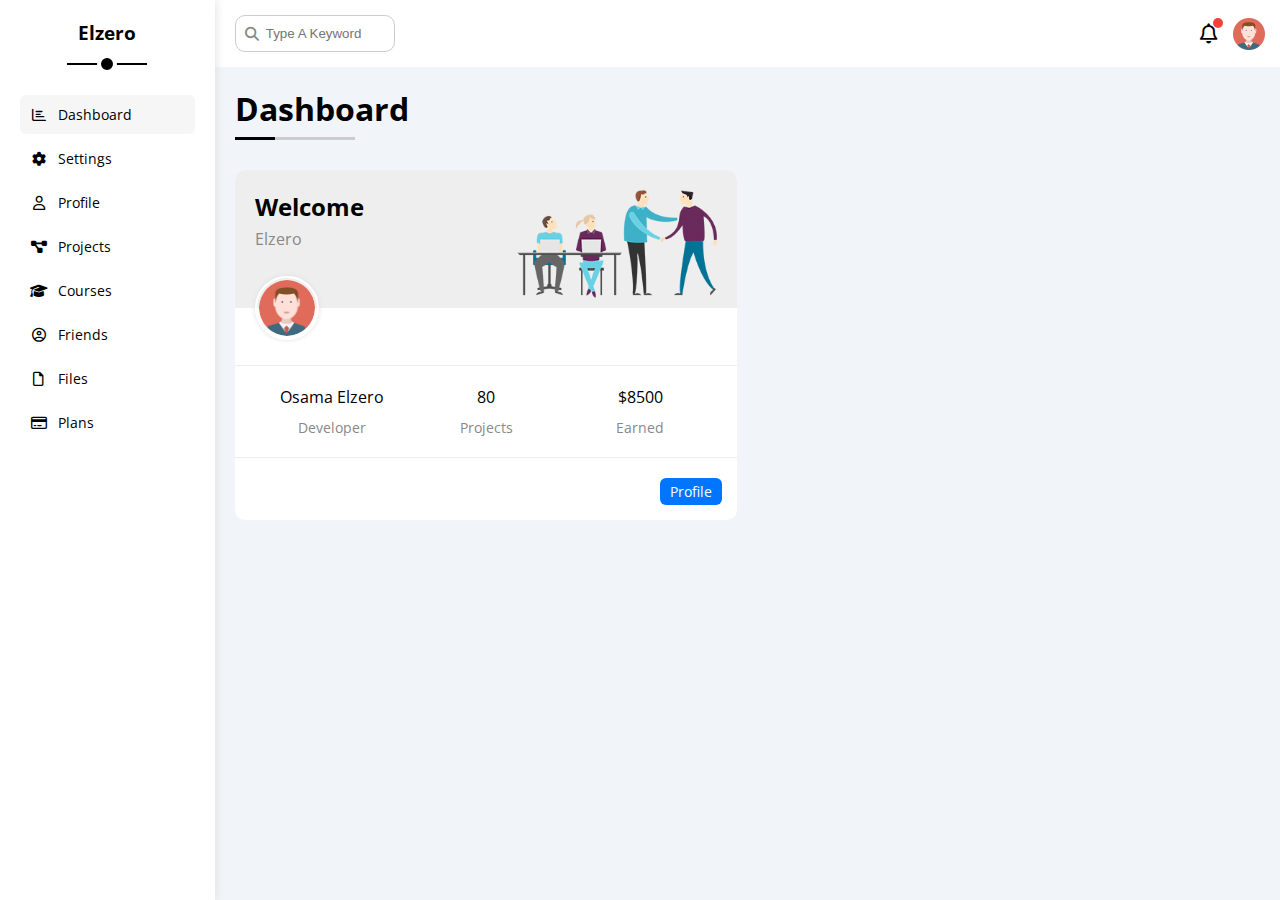
==== index.html @ 5e0b0021 "Ended the Welcome Widget" ====
<!DOCTYPE html>
<html lang="en">
  <head>
    <meta charset="UTF-8" />
    <meta http-equiv="X-UA-Compatible" content="IE=edge" />
    <meta name="viewport" content="width=device-width, initial-scale=1.0" />
    <title>Dashboard</title>
    <link rel="stylesheet" href="css/framework.css" />
    <link rel="stylesheet" href="css/master.css" />
    <link rel="stylesheet" href="css/all.min.css" />
    <link rel="preconnect" href="https://fonts.googleapis.com" />
    <link rel="preconnect" href="https://fonts.gstatic.com" crossorigin />
    <link
      href="https://fonts.googleapis.com/css2?family=Open+Sans:wght@300;500&display=swap"
      rel="stylesheet"
    />
  </head>
  <body>
    <div class="page d-flex">
      <div class="sidebar bg-white p-20 p-relative">
        <h3 class="p-relative txt-c mt-0">Elzero</h3>
        <ul>
          <li>
            <a
              class="active d-flex align-center fs-14 c-black rad-6 p-10"
              href="index.html"
            >
              <i class="fa-regular fa-chart-bar fa-fw"></i>
              <span>Dashboard</span>
            </a>
          </li>
          <li>
            <a
              class="d-flex align-center fs-14 c-black rad-6 p-10"
              href="settings.html"
            >
              <i class="fa-solid fa-gear fa-fw"></i>
              <span>Settings</span>
            </a>
          </li>
          <li>
            <a
              class="d-flex align-center fs-14 c-black rad-6 p-10"
              href="profile.html"
            >
              <i class="fa-regular fa-user fa-fw"></i>
              <span>Profile</span>
            </a>
          </li>
          <li>
            <a
              class="d-flex align-center fs-14 c-black rad-6 p-10"
              href="projects.html"
            >
              <i class="fa-solid fa-diagram-project fa-fw"></i>
              <span>Projects</span>
            </a>
          </li>
          <li>
            <a
              class="d-flex align-center fs-14 c-black rad-6 p-10"
              href="courses.html"
            >
              <i class="fa-solid fa-graduation-cap fa-fw"></i>
              <span>Courses</span>
            </a>
          </li>
          <li>
            <a
              class="d-flex align-center fs-14 c-black rad-6 p-10"
              href="friends.html"
            >
              <i class="fa-regular fa-circle-user fa-fw"></i>
              <span>Friends</span>
            </a>
          </li>
          <li>
            <a
              class="d-flex align-center fs-14 c-black rad-6 p-10"
              href="files.html"
            >
              <i class="fa-regular fa-file fa-fw"></i>
              <span>Files</span>
            </a>
          </li>
          <li>
            <a
              class="d-flex align-center fs-14 c-black rad-6 p-10"
              href="plans.html"
            >
              <i class="fa-regular fa-credit-card fa-fw"></i>
              <span>Plans</span>
            </a>
          </li>
        </ul>
      </div>
      <div class="content w-full">
        <!-- Start Head -->
        <div class="head bg-white p-15 between-flex">
          <div class="search p-relative">
            <input class="p-10" type="search" placeholder="Type A Keyword" />
          </div>
          <div class="icons d-flex align-center">
            <span class="notification p-relative">
              <i class="fa-regular fa-bell fa-lg"></i>
            </span>
            <img src="imgs/avatar.png" alt="" />
          </div>
        </div>
        <!-- End Head -->
        <h1 class="p-relative">Dashboard</h1>
        <div class="wrapper d-grid gap-20">
          <div class="welcome bg-white rad-10 txt-c-mobile block-mobile">
            <div class="intro p-20 d-flex space-between bg-eee">
              <div>
                <h2 class="m-0">Welcome</h2>
                <p class="c-grey mt-5">Elzero</p>
              </div>
              <img class="hide-mobile" src="imgs/welcome.png" alt="" />
            </div>
            <img src="imgs/avatar.png" class="avatar" alt="">
            <div class="body txt-c d-flex p-20 mt-20 mb-20 block-mobile">
              <div>Osama Elzero <span class="d-block c-grey fs-14 mt-10">Developer</span></div>
              <div>80 <span class="d-block c-grey fs-14 mt-10">Projects</span></div>
              <div>$8500 <span class="d-block c-grey fs-14 mt-10">Earned</span></div>
            </div>
            <a href="profile.html" class="visit d-block fs-14 rad-6 bg-blue c-white w-fit btn-shape">Profile</a>
          </div>
        </div>
      </div>
    </div>
  </body>
</html>
---- css/framework.css ----
:root {
  --blue-color: #0075ff;
  --blue-alt-color: #0d69d5;
  --orange-color: #f59e0b;
  --green-color: #22c55e;
  --red-color: #f44336;
  --grey-color: #888;
}
/* Start Box */
.d-flex {
  display: flex;
}
.f-wrap {
  flex-wrap: wrap;
}
.align-center {
  align-items: center;
}
.space-between {
  justify-content: space-between;
}
.d-grid {
  display: grid;
}
.gap-20 {
  gap: 20px;
}
.d-block {
  display: block;
}
@media (max-width: 767px) {
  .block-mobile {
    display: block;
  }
  .hide-mobile {
    display: none;
  }
}
/* End Box */
/* Start Padding + Margin */
.p-10 {
  padding: 10px;
}
.p-15 {
  padding: 15px;
}
.p-20 {
  padding: 20px;
}
.pt-10 {
  padding-top: 10px;
}
.pt-15 {
  padding-top: 15px;
}
.pt-20 {
  padding-top: 20px;
}
.pb-10 {
  padding-bottom: 10px;
}
.pb-15 {
  padding-bottom: 15px;
}
.pb-20 {
  padding-bottom: 20px;
}
.pl-15 {
  padding-left: 15px;
}
.m-0 {
  margin: 0;
}
.m-15 {
  margin: 15px;
}
.m-20 {
  margin: 20px;
}
.mt-0 {
  margin-top: 0;
}
.mt-5 {
  margin-top: 5px;
}
.mt-10 {
  margin-top: 10px;
}
.mt-15 {
  margin-top: 15px;
}
.mt-20 {
  margin-top: 20px;
}
.mt-25 {
  margin-top: 25px;
}
.mr-10 {
  margin-right: 10px;
}
.mr-15 {
  margin-right: 15px;
}
.mb-5 {
  margin-bottom: 5px;
}
.mb-10 {
  margin-bottom: 10px;
}
.mb-15 {
  margin-bottom: 15px;
}
.mb-20 {
  margin-bottom: 20px;
}
.mb-25 {
  margin-bottom: 25px;
}
/* End Padding + Margin */
/* Start Color */
.c-black {
  color: black;
}
.c-white {
  color: white;
}
.c-grey {
  color: var(--grey-color);
}
.c-red {
  color: var(--red-color);
}
.c-green {
  color: var(--green-color);
}
.c-blue {
  color: var(--blue-color);
}
.c-orange {
  color: var(--orange-color);
}
.bg-red {
  background-color: var(--red-color);
}
.bg-green {
  background-color: var(--green-color);
}
.bg-blue {
  background-color: var(--blue-color);
}
.bg-orange {
  background-color: var(--orange-color);
}
.bg-white {
  background-color: white;
}
.bg-eee {
  background-color: #eee;
}
/* End Color */
/* Start Position */
.p-relative {
  position: relative;
}
.p-absolute {
  position: absolute;
}
/* End Position */
/* Start Font */
.txt-c {
  text-align: center;
}
.fs-13 {
  font-size: 13px;
}
.fs-14 {
  font-size: 14px;
}
.fs-15 {
  font-size: 15px;
}
.fs-25 {
  font-size: 25px;
}
.fw-bold {
  font-weight: bold;
}
@media (max-width: 767px) {
  .txt-c-mobile {
    text-align: center;
  }
}
/* End Font */
/* Start Border */
.rad-6 {
  border-radius: 6px;
}
.rad-10 {
  border-radius: 10px;
}
.rad-half {
  border-radius: 50%;
}
.b-none {
  border: none;
}
.border-ccc {
  border: 1px solid #ccc;
}
.border-eee {
  border: 1px solid #eee;
}

/* End Border */
/* Start Width + Height */
.w-full {
  width: 100%;
}
.w-100 {
  width: 100px;
}
.w-fit {
  width: fit-content;
}
.h-full {
  height: 100%;
}
.h-100 {
  height: 100px;
}
/* End Width + Height */
/* Start Components */
.center-flex {
  display: flex;
  align-items: center;
  justify-content: center;
}
.between-flex {
  display: flex;
  align-items: center;
  justify-content: space-between;
}
.btn-shape {
  padding: 4px 10px;
  border-radius: 6px;
}
/* End Components */
---- css/master.css ----
:root {
  --blue-color: #0075ff;
  --blue-alt-color: #0d69d5;
  --orange-color: #f59e0b;
  --green-color: #22c55e;
  --red-color: #f44336;
  --grey-color: #888;
}
* {
  box-sizing: border-box;
}
body {
  font-family: "Open Sans", sans-serif;
  margin: 0;
}
*:focus {
  outline: none;
}
a {
  text-decoration: none;
}
ul {
  list-style: none;
  padding: 0;
}
::-webkit-scrollbar {
  width: 15px;
}
::-webkit-scrollbar-track {
  background-color: white;
}
::-webkit-scrollbar-thumb {
  background-color: var(--blue-color);
}
.page {
  background-color: #f1f5f9;
  min-height: 100vh;
}
/* Start Sidebar */
.sidebar {
  width: 250px;
  box-shadow: 0 0 10px #ddd;
}
.sidebar > h3 {
  margin-bottom: 50px;
}
.sidebar > h3::after,
.sidebar > h3::before {
  content: "";
  background-color: #000;
  transform: translateX(-50%);
  position: absolute;
  left: 50%;
}
.sidebar > h3::before {
  width: 80px;
  height: 2px;
  bottom: -20px;
}
.sidebar > h3::after {
  bottom: -29px;
  width: 12px;
  height: 12px;
  border-radius: 50%;
  border: 4px solid white;
}
.sidebar ul li a {
  transition: 0.3s;
  margin-bottom: 5px;
}
.sidebar ul li a:hover,
.sidebar ul li a.active {
  background-color: #f6f6f6;
}
.sidebar ul li a span {
  font-style: 14px;
  margin-left: 10px;
}
@media (max-width: 767px) {
  .sidebar {
    width: 58px;
    padding: 10px;
  }
  .sidebar > h3 {
    font-size: 13px;
    margin-bottom: 15px;
  }
  .sidebar > h3::before,
  .sidebar > h3::after {
    display: none;
  }
  .sidebar ul li a span {
    display: none;
  }
}
/* End Sidebar */
/* Start Content */
.content {
  overflow: hidden;
}
.head .search::before {
  font-family: var(--fa-style-family-classic);
  content: "\f002";
  font-weight: 900;
  position: absolute;
  left: 15px;
  top: 50%;
  transform: translateY(-50%);
  font-size: 14px;
  color: var(--grey-color);
}
.head .search input {
  border: 1px solid #ccc;
  border-radius: 10px;
  margin-left: 5px;
  padding-left: 30px;
  width: 160px;
  transition: width .3s;
}
.head .search input:focus {
  width: 200px;
}
.head .search input:focus::placeholder {
  opacity: 0;
}
.head .icons .notification::before {
  content: "";
  position: absolute;
  width: 10px;
  height: 10px;
  background-color: var(--red-color);
  border-radius: 50%;
  right: -5px;
  top: -5px;
}
.head .icons img {
  width: 32px;
  height: 32px;
  margin-left: 15px;
}
.page h1 {
  margin: 20px 20px 40px;
}
.page h1::before,
.page h1::after {
  content: "";
  height: 3px;
  position: absolute;
  bottom: -10px;
  left: 0;
}
.page h1::before {
  background-color: #ccc;
  width: 120px;
}
.page h1::after {
  background-color: #000;
  width: 40px;
}
.wrapper {
  grid-template-columns: repeat(auto-fill, minmax(450px, 1fr));
  margin-left: 20px;
  margin-right: 20px;
}
@media (max-width: 767px) {
  .wrapper {
    grid-template-columns: minmax(200px, 1fr);
    margin-left: 10px;
    margin-right: 10px;
    gap: 10px;
  }
}
/* End Content */
/* Start Welcome Widget  */
.welcome {
  overflow: hidden;
}
.welcome .intro img {
  width: 200px;
  margin-bottom: -10px;
}
.welcome .avatar {
  width: 64px;
  height: 64px;
  border: 2px solid white;
  border-radius: 50%;
  padding: 2px;
  box-shadow: 0 0 5px #ddd;
  margin-left: 20px;
  margin-top: -32px;
}
.welcome .body {
  border-top: 1px solid #eee;
  border-bottom: 1px solid #eee;
}
.welcome .body > div {
  flex: 1;
}
.welcome .visit {
  margin: 0 15px 15px auto;
  transition: .3s;
}
.welcome .visit:hover {
  background: var(--blue-alt-color);
}
@media (max-width: 767px) {
  .welcome .intro {
    padding-bottom: 30px;
  }
  .welcome .avatar {
    margin-left: 0;
  }
  .welcome .body > div:not(:last-child) {
    margin-bottom: 20px;
  }
}
/* End Welcome Widget  */
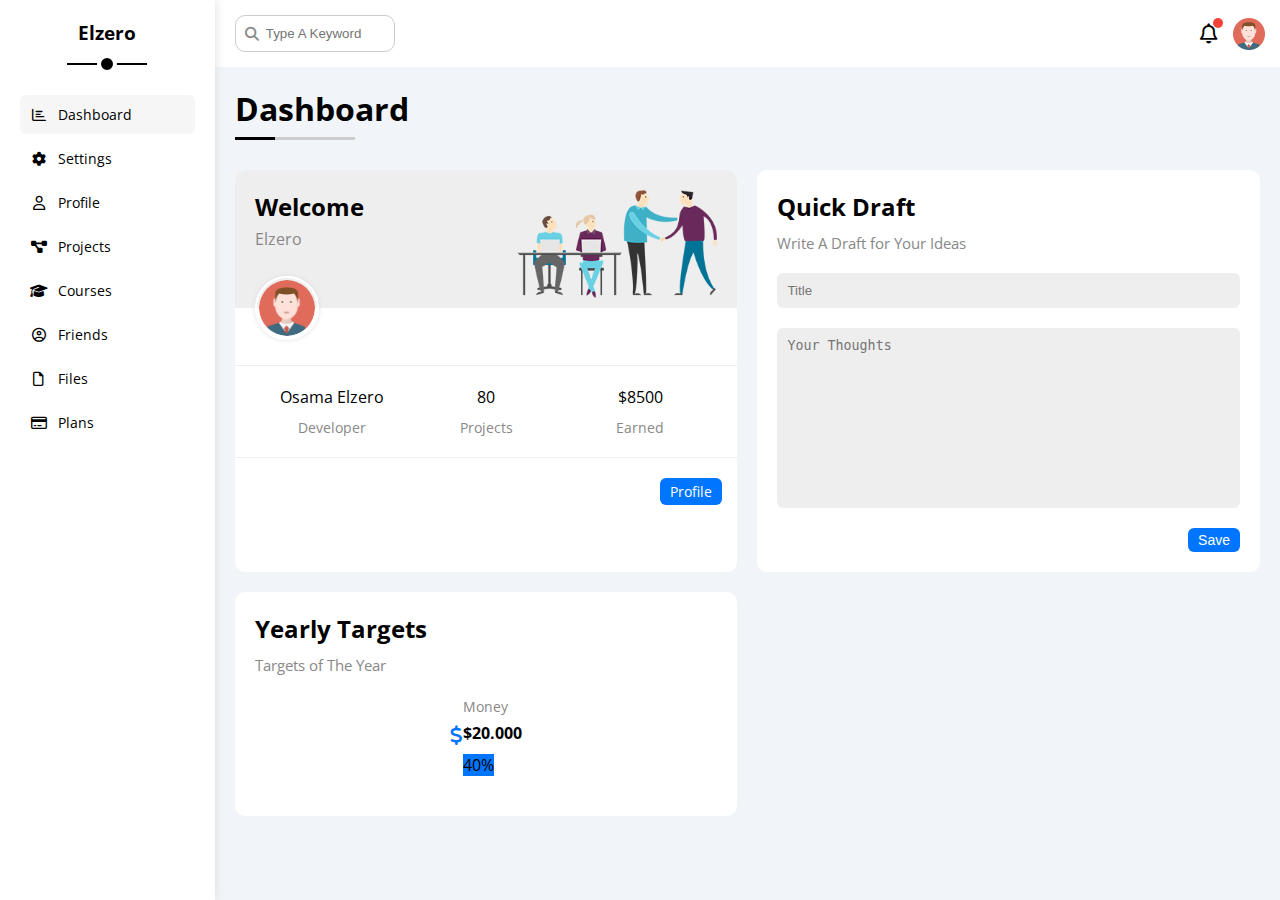
==== commit 6e9c4c79: "Added A few things" ====
--- a/index.html
+++ b/index.html
@@ -110,6 +110,7 @@
         <!-- End Head -->
         <h1 class="p-relative">Dashboard</h1>
         <div class="wrapper d-grid gap-20">
+          <!-- Start Welcome Widget -->
           <div class="welcome bg-white rad-10 txt-c-mobile block-mobile">
             <div class="intro p-20 d-flex space-between bg-eee">
               <div>
@@ -118,14 +119,57 @@
               </div>
               <img class="hide-mobile" src="imgs/welcome.png" alt="" />
             </div>
-            <img src="imgs/avatar.png" class="avatar" alt="">
+            <img src="imgs/avatar.png" class="avatar" alt="" />
             <div class="body txt-c d-flex p-20 mt-20 mb-20 block-mobile">
-              <div>Osama Elzero <span class="d-block c-grey fs-14 mt-10">Developer</span></div>
-              <div>80 <span class="d-block c-grey fs-14 mt-10">Projects</span></div>
-              <div>$8500 <span class="d-block c-grey fs-14 mt-10">Earned</span></div>
+              <div>
+                Osama Elzero
+                <span class="d-block c-grey fs-14 mt-10">Developer</span>
+              </div>
+              <div>
+                80 <span class="d-block c-grey fs-14 mt-10">Projects</span>
+              </div>
+              <div>
+                $8500 <span class="d-block c-grey fs-14 mt-10">Earned</span>
+              </div>
             </div>
-            <a href="profile.html" class="visit d-block fs-14 rad-6 bg-blue c-white w-fit btn-shape">Profile</a>
+            <a
+              href="profile.html"
+              class="visit d-block fs-14 rad-6 bg-blue c-white w-fit btn-shape"
+              >Profile</a
+            >
           </div>
+          <!-- End Welcome Widget -->
+          <!-- Start Quick Draft Widget -->
+          <div class="quick-draft p-20 bg-white rad-10">
+            <h2 class="mt-0 mb-10">Quick Draft</h2>
+            <p class="mt-0 mb-20 c-grey fs-15">Write A Draft for Your Ideas</p>
+            <form action="">
+              <input type="text" class="d-block mb-20 w-full p-10 b-none bg-eee rad-6" placeholder="Title">
+              <textarea class="d-block mb-20 w-full p-10 b-none bg-eee rad-6" placeholder="Your Thoughts"></textarea>
+              <input type="submit" value="Save" class="save d-block fs-14 bg-blue c-white b-none w-fit btn-shape">
+            </form>
+          </div>
+          <!-- End Quick Draft Widget -->
+          <!-- Start Targets -->
+          <div class="targets p-20 bg-white rad-10">
+            <h2 class="mt-0 mb-10">Yearly Targets</h2>
+            <p class="mt-0 mb-20 c-grey fs-15">Targets of The Year</p>
+            <div class="target-row mb-20 blue center-flex">
+              <div class="icon center-flex">
+                <i class="fa-solid fa-dollar-sign fa-lg c-blue"></i>
+              </div>
+              <div class="details">
+                <span class="fs-14 c-grey">Money</span>
+                <span class="d-block mt-5 mb-10 fw-bold">$20.000</span>
+                <div class="progress p-relative">
+                  <span class="bg-blue blue" style="width: 40%">
+                    <span class="bg-blue">40%</span>
+                  </span>
+                </div>
+              </div>
+            </div>
+          </div>
+          <!-- End Targets -->
         </div>
       </div>
     </div>
--- a/css/master.css
+++ b/css/master.css
@@ -115,7 +115,7 @@
   margin-left: 5px;
   padding-left: 30px;
   width: 160px;
-  transition: width .3s;
+  transition: width 0.3s;
 }
 .head .search input:focus {
   width: 200px;
@@ -198,7 +198,7 @@
 }
 .welcome .visit {
   margin: 0 15px 15px auto;
-  transition: .3s;
+  transition: 0.3s;
 }
 .welcome .visit:hover {
   background: var(--blue-alt-color);
@@ -214,4 +214,33 @@
     margin-bottom: 20px;
   }
 }
-/* End Welcome Widget  */+/* End Welcome Widget  */
+/* Start Quick Draft */
+.quick-draft textarea {
+  resize: none;
+  min-height: 180px;
+}
+.quick-draft .save {
+  margin-left: auto;
+  transition: 0.3s;
+  cursor: pointer;
+}
+.quick-draft .save:hover {
+  background-color: var(--blue-alt-color);
+}
+/* End Quick Draft */
+/* Start Target */
+.targets .target-row .icon {
+}
+.targets .details {
+}
+.targets .details .progress {
+}
+.targets .details .progress > span {
+}
+.targets .details .progress > span span {
+}
+.targets .details .progress > span span::after {
+  content: "";
+}
+/* End Target */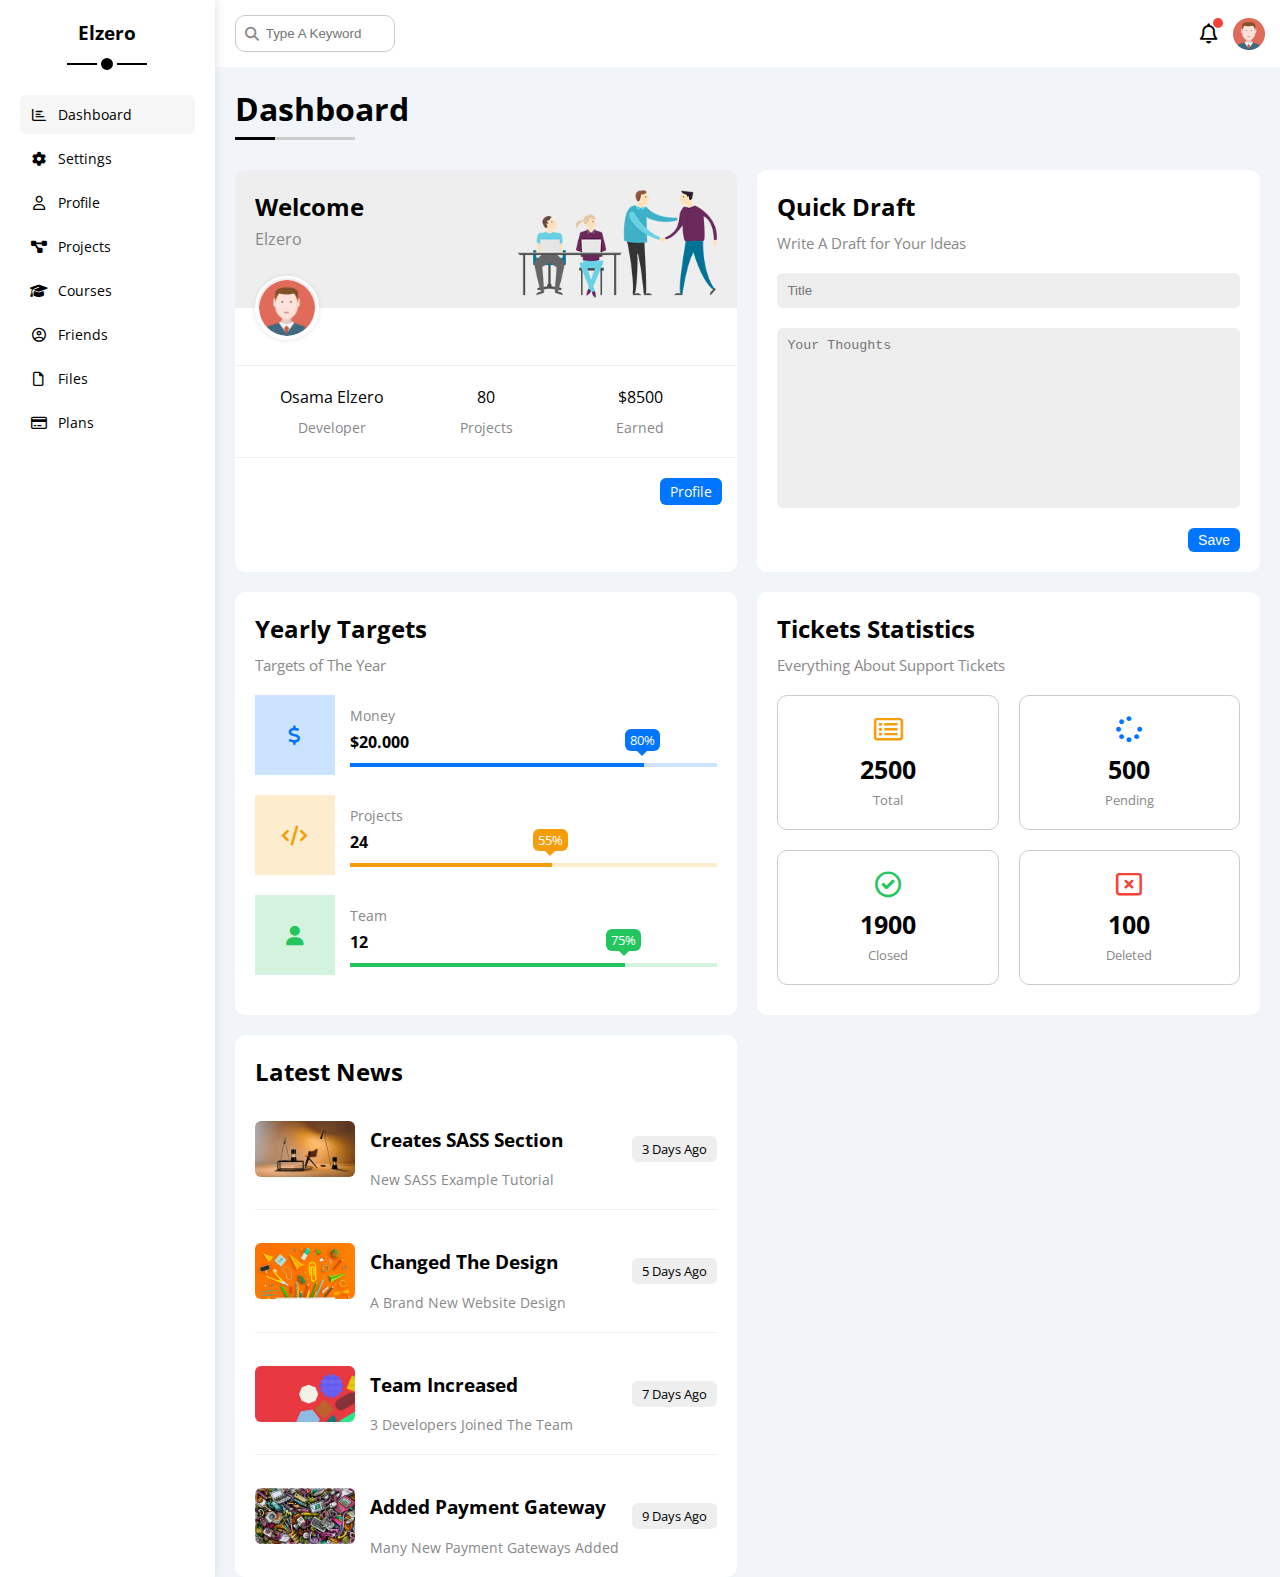
==== commit 678aa881: "Added Some Widgets" ====
--- a/index.html
+++ b/index.html
@@ -4,7 +4,7 @@
     <meta charset="UTF-8" />
     <meta http-equiv="X-UA-Compatible" content="IE=edge" />
     <meta name="viewport" content="width=device-width, initial-scale=1.0" />
-    <title>Dashboard</title>
+    <title>Dashboard (Me)</title>
     <link rel="stylesheet" href="css/framework.css" />
     <link rel="stylesheet" href="css/master.css" />
     <link rel="stylesheet" href="css/all.min.css" />
@@ -144,9 +144,20 @@
             <h2 class="mt-0 mb-10">Quick Draft</h2>
             <p class="mt-0 mb-20 c-grey fs-15">Write A Draft for Your Ideas</p>
             <form action="">
-              <input type="text" class="d-block mb-20 w-full p-10 b-none bg-eee rad-6" placeholder="Title">
-              <textarea class="d-block mb-20 w-full p-10 b-none bg-eee rad-6" placeholder="Your Thoughts"></textarea>
-              <input type="submit" value="Save" class="save d-block fs-14 bg-blue c-white b-none w-fit btn-shape">
+              <input
+                type="text"
+                class="d-block mb-20 w-full p-10 b-none bg-eee rad-6"
+                placeholder="Title"
+              />
+              <textarea
+                class="d-block mb-20 w-full p-10 b-none bg-eee rad-6"
+                placeholder="Your Thoughts"
+              ></textarea>
+              <input
+                type="submit"
+                value="Save"
+                class="save d-block fs-14 bg-blue c-white b-none w-fit btn-shape"
+              />
             </form>
           </div>
           <!-- End Quick Draft Widget -->
@@ -154,7 +165,7 @@
           <div class="targets p-20 bg-white rad-10">
             <h2 class="mt-0 mb-10">Yearly Targets</h2>
             <p class="mt-0 mb-20 c-grey fs-15">Targets of The Year</p>
-            <div class="target-row mb-20 blue center-flex">
+            <div class="target-row mb-20 d-flex align-center blue">
               <div class="icon center-flex">
                 <i class="fa-solid fa-dollar-sign fa-lg c-blue"></i>
               </div>
@@ -162,14 +173,111 @@
                 <span class="fs-14 c-grey">Money</span>
                 <span class="d-block mt-5 mb-10 fw-bold">$20.000</span>
                 <div class="progress p-relative">
-                  <span class="bg-blue blue" style="width: 40%">
-                    <span class="bg-blue">40%</span>
+                  <span class="bg-blue blue" style="width: 80%">
+                    <span class="bg-blue">80%</span>
                   </span>
                 </div>
               </div>
             </div>
+            <div class="target-row mb-20 d-flex align-center orange">
+              <div class="icon center-flex">
+                <i class="fa-solid fa-code fa-lg c-orange"></i>
+              </div>
+              <div class="details">
+                <span class="fs-14 c-grey">Projects</span>
+                <span class="d-block mt-5 mb-10 fw-bold">24</span>
+                <div class="progress p-relative">
+                  <span class="bg-orange orange" style="width: 55%">
+                    <span class="bg-orange">55%</span>
+                  </span>
+                </div>
+              </div>
+            </div>
+            <div class="target-row mb-20 d-flex align-center green">
+              <div class="icon center-flex">
+                <i class="fa-solid fa-user fa-lg c-green"></i>
+              </div>
+              <div class="details">
+                <span class="fs-14 c-grey">Team</span>
+                <span class="d-block mt-5 mb-10 fw-bold">12</span>
+                <div class="progress p-relative">
+                  <span class="bg-green green" style="width: 75%">
+                    <span class="bg-green">75%</span>
+                  </span>
+                </div>
+              </div>
+            </div>
           </div>
           <!-- End Targets -->
+          <!-- Start Tickets Widget -->
+          <div class="tickets p-20 bg-white rad-10">
+            <h2 class="mt-0 mb-10">Tickets Statistics</h2>
+            <p class="mt-0 mb-20 c-grey fs-15">
+              Everything About Support Tickets
+            </p>
+            <div class="d-flex txt-c gap-20 f-wrap">
+              <div class="box p-20 rad-10 fs-13 c-grey">
+                <i
+                  class="fa-regular fa-rectangle-list fa-2x mb-10 c-orange"
+                ></i>
+                <span class="d-block c-black fw-bold fs-25 mb-5">2500</span>
+                Total
+              </div>
+              <div class="box p-20 rad-10 fs-13 c-grey">
+                <i class="fa-solid fa-spinner fa-2x mb-10 c-blue"></i>
+                <span class="d-block c-black fw-bold fs-25 mb-5">500</span>
+                Pending
+              </div>
+              <div class="box p-20 rad-10 fs-13 c-grey">
+                <i class="fa-regular fa-circle-check fa-2x mb-10 c-green"></i>
+                <span class="d-block c-black fw-bold fs-25 mb-5">1900</span>
+                Closed
+              </div>
+              <div class="box p-20 rad-10 fs-13 c-grey">
+                <i class="fa-regular fa-rectangle-xmark fa-2x mb-10 c-red"></i>
+                <span class="d-block c-black fw-bold fs-25 mb-5">100</span>
+                Deleted
+              </div>
+            </div>
+          </div>
+          <!-- End Tickets Widget -->
+          <!-- Start Latest News -->
+          <div class="latest-news p-20 bg-white rad-10 txt-c-mobile">
+            <h2 class="mt-0 mb-20">Latest News</h2>
+            <div class="news-row d-flex align-center">
+              <img src="imgs/news-01.png" alt="" />
+              <div class="info">
+                <h3>Creates SASS Section</h3>
+                <p class="m-0 fs-14 c-grey">New SASS Example Tutorial</p>
+              </div>
+              <div class="btn-shape bg-eee fs-13 label">3 Days Ago</div>
+            </div>
+            <div class="news-row d-flex align-center">
+              <img src="imgs/news-02.png" alt="" />
+              <div class="info">
+                <h3>Changed The Design</h3>
+                <p class="m-0 fs-14 c-grey">A Brand New Website Design</p>
+              </div>
+              <div class="btn-shape bg-eee fs-13 label">5 Days Ago</div>
+            </div>
+            <div class="news-row d-flex align-center">
+              <img src="imgs/news-03.png" alt="" />
+              <div class="info">
+                <h3>Team Increased</h3>
+                <p class="m-0 fs-14 c-grey">3 Developers Joined The Team</p>
+              </div>
+              <div class="btn-shape bg-eee fs-13 label">7 Days Ago</div>
+            </div>
+            <div class="news-row d-flex align-center">
+              <img src="imgs/news-04.png" alt="" />
+              <div class="info">
+                <h3>Added Payment Gateway</h3>
+                <p class="m-0 fs-14 c-grey">Many New Payment Gateways Added</p>
+              </div>
+              <div class="btn-shape bg-eee fs-13 label">9 Days Ago</div>
+            </div>
+          </div>
+          <!-- End Latest News -->
         </div>
       </div>
     </div>
--- a/css/master.css
+++ b/css/master.css
@@ -231,16 +231,86 @@
 /* End Quick Draft */
 /* Start Target */
 .targets .target-row .icon {
+  width: 80px;
+  height: 80px;
+  margin-right: 15px;
 }
 .targets .details {
+  flex: 1;
 }
 .targets .details .progress {
+  height: 4px;
 }
 .targets .details .progress > span {
+  position: absolute;
+  left: 0;
+  top: 0;
+  height: 100%;
 }
 .targets .details .progress > span span {
+  position: absolute;
+  bottom: 16px;
+  right: -16px;
+  color: white;
+  padding: 2px 5px;
+  border-radius: 6px;
+  font-size: 13px;
 }
 .targets .details .progress > span span::after {
   content: "";
-}
-/* End Target */+  border-color: transparent;
+  border-width: 5px;
+  border-style: solid;
+  position: absolute;
+  bottom: -10px;
+  left: 50%;
+  transform: translateX(-50%);
+}
+.targets .details .progress > .blue span::after {
+  border-top-color: var(--blue-color);
+}
+.targets .details .progress > .orange span::after {
+  border-top-color: var(--orange-color);
+}
+.targets .details .progress > .green span::after {
+  border-top-color: var(--green-color);
+}
+.blue .icon,
+.blue .progress {
+  background-color: rgb(0 117 255 / 20%);
+}
+.orange .icon,
+.orange .progress {
+  background-color: rgb(245 158 11 / 20%);
+}
+.green .icon,
+.green .progress {
+  background-color: rgb(34 197 94 / 20%);
+}
+/* End Target */
+/* Start Tickets */
+.tickets .box {
+  border: 1px solid #ccc;
+  width: calc(50% - 10px);
+}
+@media (max-width: 767px) {
+  .tickets .box {
+    width: 100%;
+  }
+}
+/* End Tickets */
+/* Start Latest News */
+.latest-news .news-row:not(:last-of-type) {
+  margin-bottom: 20px;
+  padding-bottom: 20px;
+  border-bottom: 1px solid #eee;
+}
+.latest-news .news-row img {
+  width: 100px;
+  border-radius: 6px;
+  margin-right: 15px;
+}
+.latest-news .info {
+  flex-grow: 1;
+}
+/* End Latest News */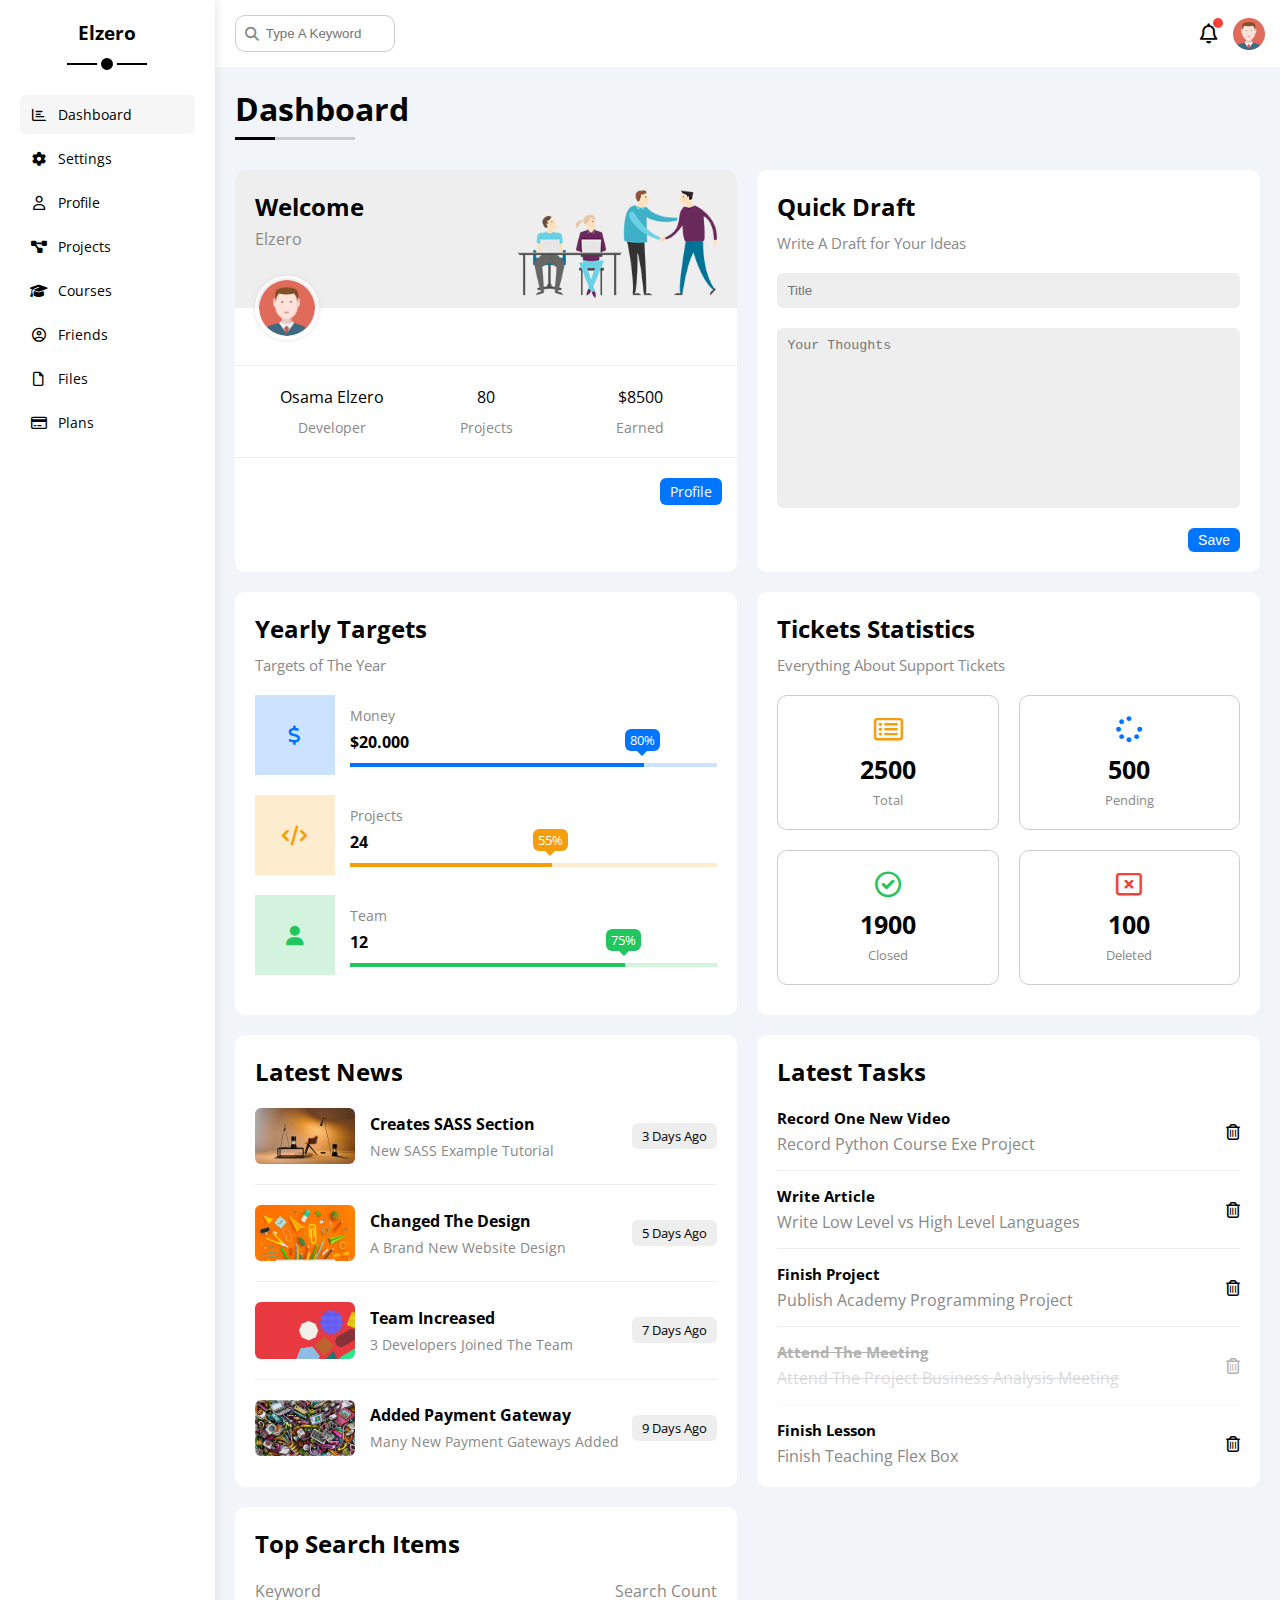
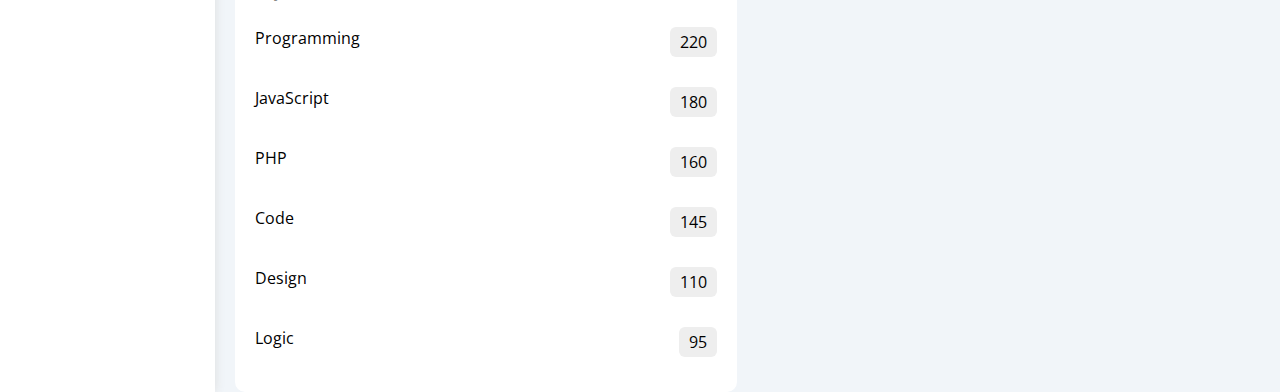
==== commit da37ccf8: "." ====
--- a/index.html
+++ b/index.html
@@ -278,6 +278,79 @@
             </div>
           </div>
           <!-- End Latest News -->
+          <!-- Start Tasks -->
+          <div class="tasks p-20 bg-white rad-10">
+            <h2 class="mt-0 mb-20">Latest Tasks</h2>
+            <div class="task-row between-flex">
+              <div class="info">
+                <h3 class="mt-0 mb-5 fs-15">Record One New Video</h3>
+                <p class="m-0 c-grey">Record Python Course Exe Project</p>
+              </div>
+              <i class="fa-regular fa-trash-can delete"></i>
+            </div>
+            <div class="task-row between-flex">
+              <div class="info">
+                <h3 class="mt-0 mb-5 fs-15">Write Article</h3>
+                <p class="m-0 c-grey">Write Low Level vs High Level Languages</p>
+              </div>
+              <i class="fa-regular fa-trash-can delete"></i>
+            </div>
+            <div class="task-row between-flex">
+              <div class="info">
+                <h3 class="mt-0 mb-5 fs-15">Finish Project</h3>
+                <p class="m-0 c-grey">Publish Academy Programming Project</p>
+              </div>
+              <i class="fa-regular fa-trash-can delete"></i>
+            </div>
+            <div class="task-row between-flex done">
+              <div class="info">
+                <h3 class="mt-0 mb-5 fs-15">Attend The Meeting</h3>
+                <p class="m-0 c-grey">Attend The Project Business Analysis Meeting</p>
+              </div>
+              <i class="fa-regular fa-trash-can delete"></i>
+            </div>
+            <div class="task-row between-flex">
+              <div class="info">
+                <h3 class="mt-0 mb-5 fs-15">Finish Lesson</h3>
+                <p class="m-0 c-grey">Finish Teaching Flex Box</p>
+              </div>
+              <i class="fa-regular fa-trash-can delete"></i>
+            </div>
+          </div>
+          <!-- End Tasks -->
+          <!-- Start Top Search Word Widget -->
+          <div class="search-items p-20 bg-white rad-10">
+            <h2 class="mt-0 mb-20">Top Search Items</h2>
+            <div class="items-head d-flex space-between c-grey mb-10">
+              <div>Keyword</div>
+              <div>Search Count</div>
+            </div>
+            <div class="items d-flex space-between pt-15 pb-15">
+              <span>Programming</span>
+              <span class="bg-eee fs-130 btn-shape">220</span>
+            </div>
+            <div class="items d-flex space-between pt-15 pb-15">
+              <span>JavaScript</span>
+              <span class="bg-eee fs-130 btn-shape">180</span>
+            </div>
+            <div class="items d-flex space-between pt-15 pb-15">
+              <span>PHP</span>
+              <span class="bg-eee fs-130 btn-shape">160</span>
+            </div>
+            <div class="items d-flex space-between pt-15 pb-15">
+              <span>Code</span>
+              <span class="bg-eee fs-130 btn-shape">145</span>
+            </div>
+            <div class="items d-flex space-between pt-15 pb-15">
+              <span>Design</span>
+              <span class="bg-eee fs-130 btn-shape">110</span>
+            </div>
+            <div class="items d-flex space-between pt-15 pb-15">
+              <span>Logic</span>
+              <span class="bg-eee fs-130 btn-shape">95</span>
+            </div>
+          </div>
+          <!-- End Top Search Word Widget -->
         </div>
       </div>
     </div>
--- a/css/master.css
+++ b/css/master.css
@@ -313,4 +313,41 @@
 .latest-news .info {
   flex-grow: 1;
 }
-/* End Latest News */+.latest-news .info h3 {
+  margin: 0 0 6px;
+  font-size: 16px;
+}
+@media (max-width: 767px) {
+  .latest-news .news-row {
+    display: block;
+  }
+  .latest-news .news-row .label {
+    margin: 10px auto;
+    width: fit-content;
+  }
+}
+/* End Latest News */
+/* Start Tasks */
+.tasks .task-row:not(:last-of-type) {
+  margin-bottom: 15px;
+  padding-bottom: 15px;
+  border-bottom: 1px solid #eee;
+}
+.tasks .info {
+  flex-grow: 1;
+}
+.tasks .done {
+  opacity: 0.3;
+}
+.tasks .done h3,
+.tasks .done p {
+  text-decoration: line-through;
+}
+.tasks .delete {
+  cursor: pointer;
+  transition-duration: .3s;
+}
+.tasks .delete:hover {
+  color: var(--red-color);
+}
+/* End Tasks */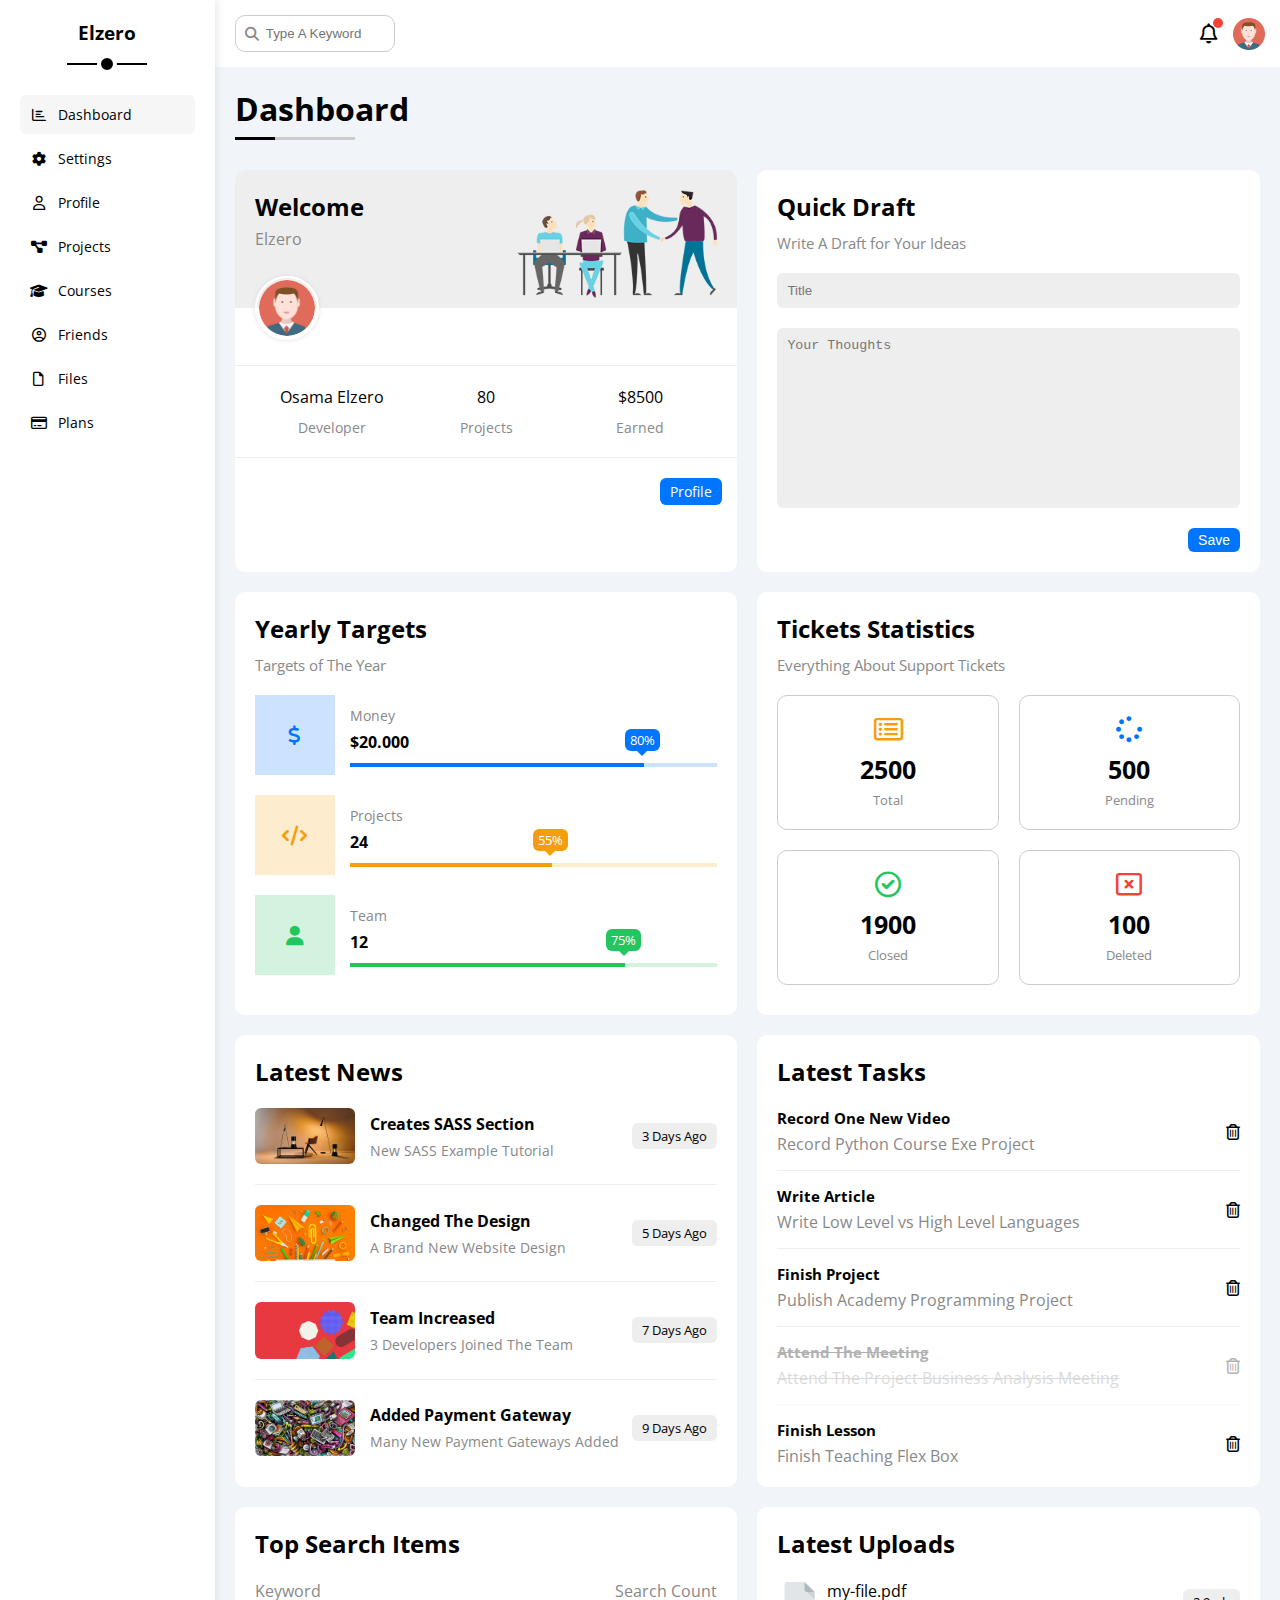
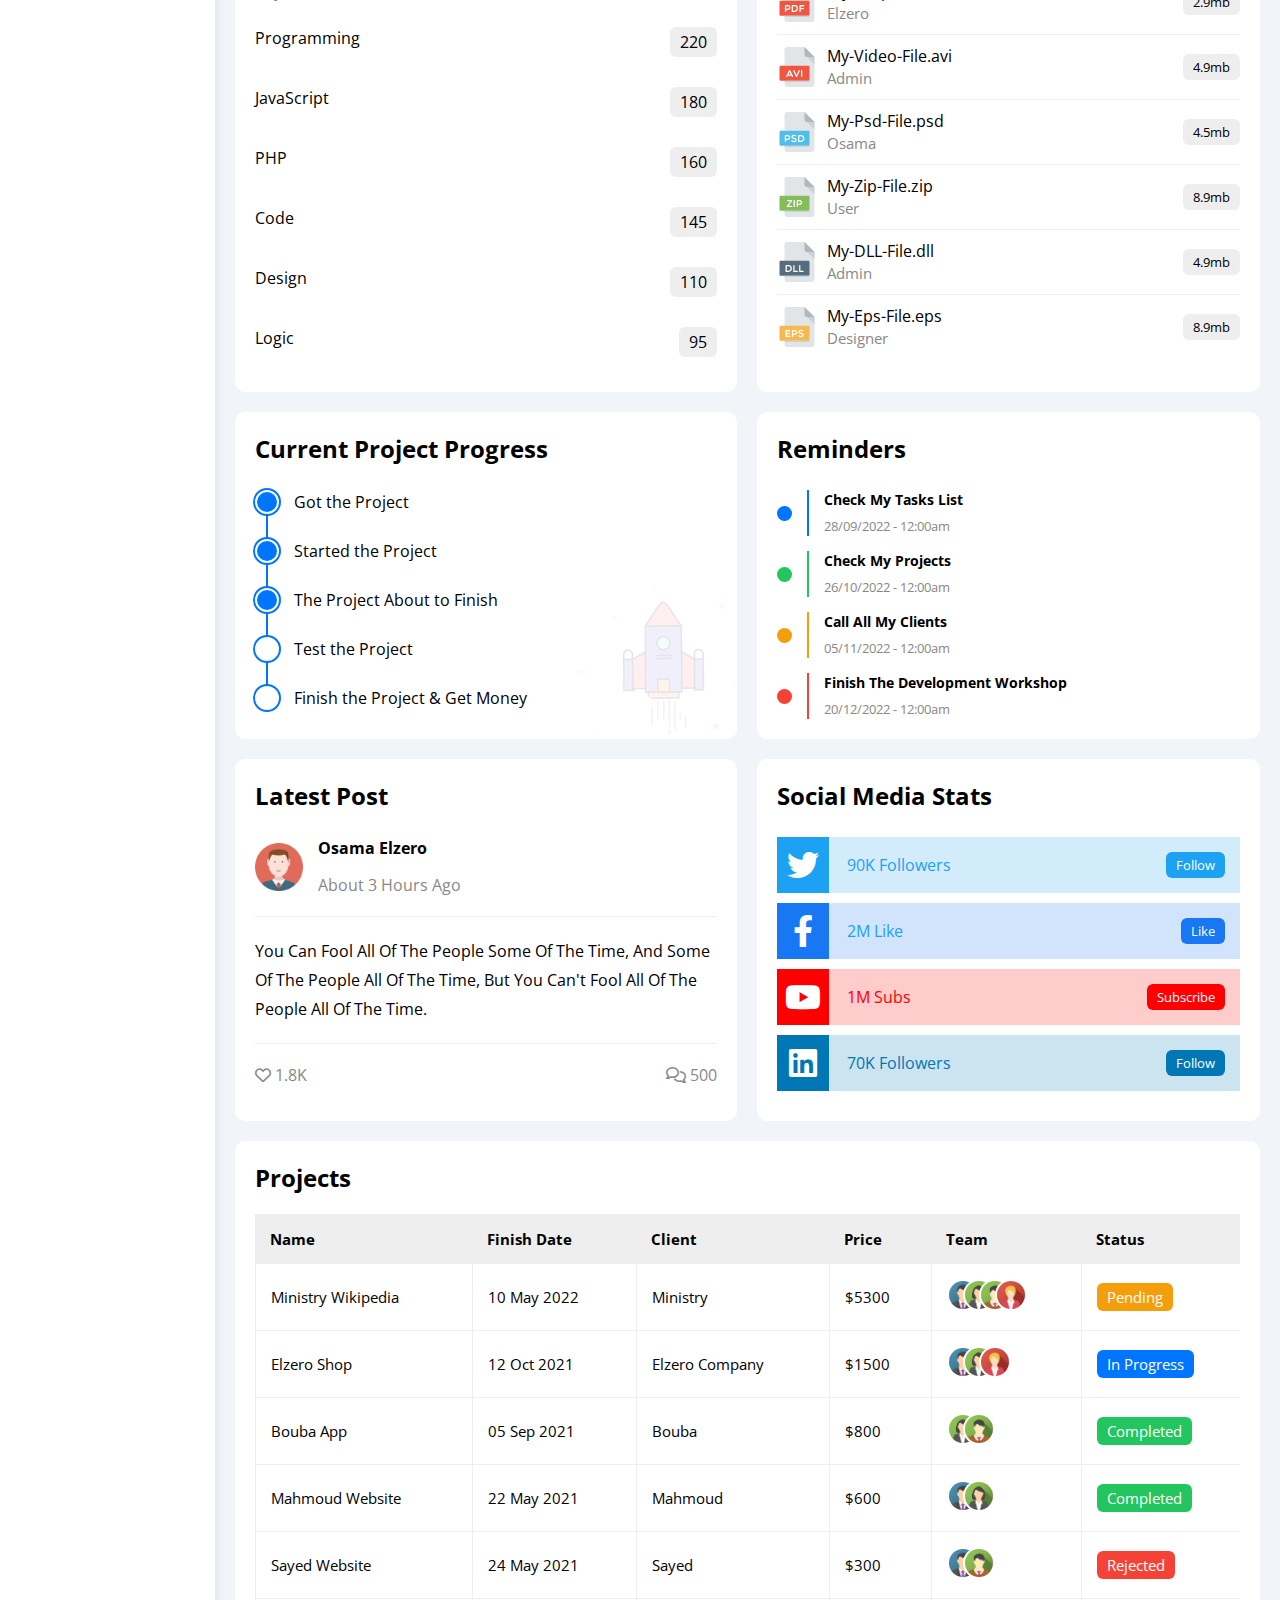
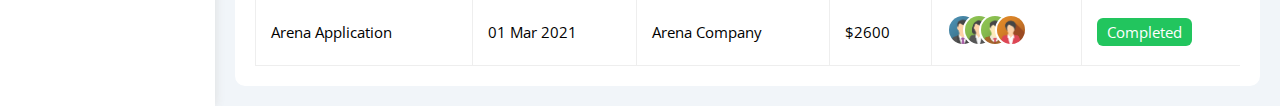
==== commit ff053ccb: "I finished the Dashboard Page" ====
--- a/index.html
+++ b/index.html
@@ -5,9 +5,9 @@
     <meta http-equiv="X-UA-Compatible" content="IE=edge" />
     <meta name="viewport" content="width=device-width, initial-scale=1.0" />
     <title>Dashboard (Me)</title>
+    <link rel="stylesheet" href="css/all.min.css" />
     <link rel="stylesheet" href="css/framework.css" />
     <link rel="stylesheet" href="css/master.css" />
-    <link rel="stylesheet" href="css/all.min.css" />
     <link rel="preconnect" href="https://fonts.googleapis.com" />
     <link rel="preconnect" href="https://fonts.gstatic.com" crossorigin />
     <link
@@ -291,7 +291,9 @@
             <div class="task-row between-flex">
               <div class="info">
                 <h3 class="mt-0 mb-5 fs-15">Write Article</h3>
-                <p class="m-0 c-grey">Write Low Level vs High Level Languages</p>
+                <p class="m-0 c-grey">
+                  Write Low Level vs High Level Languages
+                </p>
               </div>
               <i class="fa-regular fa-trash-can delete"></i>
             </div>
@@ -305,7 +307,9 @@
             <div class="task-row between-flex done">
               <div class="info">
                 <h3 class="mt-0 mb-5 fs-15">Attend The Meeting</h3>
-                <p class="m-0 c-grey">Attend The Project Business Analysis Meeting</p>
+                <p class="m-0 c-grey">
+                  Attend The Project Business Analysis Meeting
+                </p>
               </div>
               <i class="fa-regular fa-trash-can delete"></i>
             </div>
@@ -351,7 +355,282 @@
             </div>
           </div>
           <!-- End Top Search Word Widget -->
+          <!-- Start Latest Uploads -->
+          <div class="latest-uploads p-20 bg-white rad-10">
+            <h2 class="mt-0 mb-20">Latest Uploads</h2>
+            <ul class="m-0">
+              <li class="between-flex pb-10 mb-10">
+                <div class="d-flex align-center">
+                  <img class="mr-10" src="imgs/pdf.svg" alt="" />
+                  <div>
+                    <span class="d-block">my-file.pdf</span>
+                    <span class="fs-15 c-grey">Elzero</span>
+                  </div>
+                </div>
+                <div class="bg-eee btn-shape fs-13">2.9mb</div>
+              </li>
+              <li class="between-flex pb-10 mb-10">
+                <div class="d-flex align-center">
+                  <img class="mr-10" src="imgs/avi.svg" alt="" />
+                  <div>
+                    <span class="d-block">My-Video-File.avi</span>
+                    <span class="fs-15 c-grey">Admin</span>
+                  </div>
+                </div>
+                <div class="bg-eee btn-shape fs-13">4.9mb</div>
+              </li>
+              <li class="between-flex pb-10 mb-10">
+                <div class="d-flex align-center">
+                  <img class="mr-10" src="imgs/psd.svg" alt="" />
+                  <div>
+                    <span class="d-block">My-Psd-File.psd</span>
+                    <span class="fs-15 c-grey">Osama</span>
+                  </div>
+                </div>
+                <div class="bg-eee btn-shape fs-13">4.5mb</div>
+              </li>
+              <li class="between-flex pb-10 mb-10">
+                <div class="d-flex align-center">
+                  <img class="mr-10" src="imgs/zip.svg" alt="" />
+                  <div>
+                    <span class="d-block">My-Zip-File.zip</span>
+                    <span class="fs-15 c-grey">User</span>
+                  </div>
+                </div>
+                <div class="bg-eee btn-shape fs-13">8.9mb</div>
+              </li>
+              <li class="between-flex pb-10 mb-10">
+                <div class="d-flex align-center">
+                  <img class="mr-10" src="imgs/dll.svg" alt="" />
+                  <div>
+                    <span class="d-block">My-DLL-File.dll</span>
+                    <span class="fs-15 c-grey">Admin</span>
+                  </div>
+                </div>
+                <div class="bg-eee btn-shape fs-13">4.9mb</div>
+              </li>
+              <li class="between-flex pb-10 mb-10">
+                <div class="d-flex align-center">
+                  <img class="mr-10" src="imgs/eps.svg" alt="" />
+                  <div>
+                    <span class="d-block">My-Eps-File.eps</span>
+                    <span class="fs-15 c-grey">Designer</span>
+                  </div>
+                </div>
+                <div class="bg-eee btn-shape fs-13">8.9mb</div>
+              </li>
+            </ul>
+          </div>
+          <!-- End Latest Uploads -->
+          <!-- Start Last Project Progress Widget -->
+          <div class="last-project p-20 bg-white rad-10 p-relative">
+            <h2 class="mt-0 mb-20">Current Project Progress</h2>
+            <ul class="m-0 p-relative">
+              <li class="mt-25 d-flex align-center done">Got the Project</li>
+              <li class="mt-25 d-flex align-center done">
+                Started the Project
+              </li>
+              <li class="mt-25 d-flex align-center done">
+                The Project About to Finish
+              </li>
+              <li class="mt-25 d-flex align-center current">
+                Test the Project
+              </li>
+              <li class="mt-25 d-flex align-center">
+                Finish the Project & Get Money
+              </li>
+            </ul>
+            <img
+              class="launch-icon hide-mobile"
+              src="imgs/project.png"
+              alt=""
+            />
+          </div>
+          <!-- End Last Project Progress Widget -->
+          <!-- Start Reminders Widget -->
+          <div class="reminders p-20 bg-white rad-10 p-relative">
+            <h2 class="mt-0 mb-25">Reminders</h2>
+            <ul class="m-0">
+              <li class="d-flex align-center mt-15">
+                <span class="key bg-blue mr-15 d-block rad-half"></span>
+                <div class="pl-15 blue">
+                  <p class="fs-14 fw-bold mt-0 mb-5">Check My Tasks List</p>
+                  <span class="fs-13 c-grey">28/09/2022 - 12:00am</span>
+                </div>
+              </li>
+              <li class="d-flex align-center mt-15">
+                <span class="key bg-green mr-15 d-block rad-half"></span>
+                <div class="pl-15 green">
+                  <p class="fs-14 fw-bold mt-0 mb-5">Check My Projects</p>
+                  <span class="fs-13 c-grey">26/10/2022 - 12:00am</span>
+                </div>
+              </li>
+              <li class="d-flex align-center mt-15">
+                <span class="key bg-orange mr-15 d-block rad-half"></span>
+                <div class="pl-15 orange">
+                  <p class="fs-14 fw-bold mt-0 mb-5">Call All My Clients</p>
+                  <span class="fs-13 c-grey">05/11/2022 - 12:00am</span>
+                </div>
+              </li>
+              <li class="d-flex align-center mt-15">
+                <span class="key bg-red mr-15 d-block rad-half"></span>
+                <div class="pl-15 red">
+                  <p class="fs-14 fw-bold mt-0 mb-5">
+                    Finish The Development Workshop
+                  </p>
+                  <span class="fs-13 c-grey">20/12/2022 - 12:00am</span>
+                </div>
+              </li>
+            </ul>
+          </div>
+          <!-- End Reminders Widget -->
+          <!-- Start Latest Post Widget -->
+          <div class="latest-post p-20 bg-white rad-10 p-relative">
+            <h2 class="mt-0 mb-25">Latest Post</h2>
+            <div class="top d-flex align-center">
+              <img class="avatar mr-15" src="imgs/avatar.png" alt="" />
+              <div class="info">
+                <span class="d-block mb-15 fw-bold">Osama Elzero</span>
+                <span class="c-grey">About 3 Hours Ago</span>
+              </div>
+            </div>
+            <div class="post-content txt-c-mobile pt-20 pb-20 mt-20 mb-20">
+              You Can Fool All Of The People Some Of The Time, And Some Of The
+              People All Of The Time, But You Can't Fool All Of The People All
+              Of The Time.
+            </div>
+            <div class="post-stats between-flex c-grey">
+              <div>
+                <i class="fa-regular fa-heart"></i>
+                <span>1.8K</span>
+              </div>
+              <div>
+                <i class="fa-regular fa-comments"></i>
+                <span>500</span>
+              </div>
+            </div>
+          </div>
+          <!-- End Latest Post Widget -->
+          <!-- Start Social Media Stats Widget -->
+          <div class="social-media p-20 bg-white rad-10 p-relative">
+            <h2 class="mt-0 mb-25">Social Media Stats</h2>
+            <div class="box twitter p-15 p-relative mb-10 between-flex">
+              <i class="fa-brands fa-twitter fa-2x c-white h-full center-flex"></i>
+              <span>90K Followers</span>
+              <a class="fs-13 c-white btn-shape" href="#">Follow</a>
+            </div>
+            <div class="box facebook p-15 p-relative mb-10 between-flex">
+              <i class="fa-brands fa-facebook-f fa-2x c-white h-full center-flex"></i>
+              <span>2M Like</span>
+              <a class="fs-13 c-white btn-shape" href="#">Like</a>
+            </div>
+            <div class="box youtube p-15 p-relative mb-10 between-flex">
+              <i class="fa-brands fa-youtube fa-2x c-white h-full center-flex"></i>
+              <span>1M Subs</span>
+              <a class="fs-13 c-white btn-shape" href="#">Subscribe</a>
+            </div>
+            <div class="box linkedin p-15 p-relative mb-10 between-flex">
+              <i class="fa-brands fa-linkedin fa-2x c-white h-full center-flex"></i>
+              <span>70K Followers</span>
+              <a class="fs-13 c-white btn-shape" href="#">Follow</a>
+            </div>
+          </div>
+          <!-- End Social Media Stats Widget -->
         </div>
+        <!-- Start Projects Table -->
+        <div class="projects p-20 bg-white rad-10 m-20">
+          <h2 class="mt-0 mb-20">Projects</h2>
+          <div class="responsive-table">
+            <table class="fs-15 w-full">
+              <thead>
+                <tr>
+                  <td>Name</td>
+                  <td>Finish Date</td>
+                  <td>Client</td>
+                  <td>Price</td>
+                  <td>Team</td>
+                  <td>Status</td>
+                </tr>
+              </thead>
+              <tbody>
+                <tr>
+                  <td>Ministry Wikipedia</td>
+                  <td>10 May 2022</td>
+                  <td>Ministry</td>
+                  <td>$5300</td>
+                  <td>
+                    <img decoding="async" src="imgs/team-01.png" alt="" />
+                    <img decoding="async" src="imgs/team-02.png" alt="" />
+                    <img decoding="async" src="imgs/team-03.png" alt="" />
+                    <img decoding="async" src="imgs/team-05.png" alt="" />
+                  </td>
+                  <td>
+                    <span class="label btn-shape bg-orange c-white">Pending</span>
+                  </td>
+                </tr>
+                <tr>
+                  <td>Elzero Shop</td>
+                  <td>12 Oct 2021</td>
+                  <td>Elzero Company</td>
+                  <td>$1500</td>
+                  <td>
+                    <img decoding="async" src="imgs/team-01.png" alt="" />
+                    <img decoding="async" src="imgs/team-02.png" alt="" />
+                    <img decoding="async" src="imgs/team-05.png" alt="" />
+                  </td>
+                  <td><span class="label btn-shape bg-blue c-white">In Progress</span></td>
+                </tr>
+                <tr>
+                  <td>Bouba App</td>
+                  <td>05 Sep 2021</td>
+                  <td>Bouba</td>
+                  <td>$800</td>
+                  <td>
+                    <img decoding="async" src="imgs/team-02.png" alt="" />
+                    <img decoding="async" src="imgs/team-03.png" alt="" />
+                  </td>
+                  <td><span class="label btn-shape bg-green c-white">Completed</span></td>
+                </tr>
+                <tr>
+                  <td>Mahmoud Website</td>
+                  <td>22 May 2021</td>
+                  <td>Mahmoud</td>
+                  <td>$600</td>
+                  <td>
+                    <img decoding="async" src="imgs/team-01.png" alt="" />
+                    <img decoding="async" src="imgs/team-02.png" alt="" />
+                  </td>
+                  <td><span class="label btn-shape bg-green c-white">Completed</span></td>
+                </tr>
+                <tr>
+                  <td>Sayed Website</td>
+                  <td>24 May 2021</td>
+                  <td>Sayed</td>
+                  <td>$300</td>
+                  <td>
+                    <img decoding="async" src="imgs/team-01.png" alt="" />
+                    <img decoding="async" src="imgs/team-03.png" alt="" />
+                  </td>
+                  <td><span class="label btn-shape bg-red c-white">Rejected</span></td>
+                </tr>
+                <tr>
+                  <td>Arena Application</td>
+                  <td>01 Mar 2021</td>
+                  <td>Arena Company</td>
+                  <td>$2600</td>
+                  <td>
+                    <img decoding="async" src="imgs/team-01.png" alt="" />
+                    <img decoding="async" src="imgs/team-02.png" alt="" />
+                    <img decoding="async" src="imgs/team-03.png" alt="" />
+                    <img decoding="async" src="imgs/team-04.png" alt="" />
+                  </td>
+                  <td><span class="label btn-shape bg-green c-white">Completed</span></td>
+                </tr>
+              </tbody>
+            </table>
+          </div>
+        </div>
+        <!-- End Projects Table -->
       </div>
     </div>
   </body>
--- a/css/master.css
+++ b/css/master.css
@@ -345,9 +345,220 @@
 }
 .tasks .delete {
   cursor: pointer;
-  transition-duration: .3s;
+  transition-duration: 0.3s;
 }
 .tasks .delete:hover {
   color: var(--red-color);
 }
-/* End Tasks */+/* End Tasks */
+/* Start Latest Uploads */
+.latest-uploads ul li:not(:last-child) {
+  border-bottom: 1px solid #eee;
+}
+.latest-uploads ul li img {
+  width: 40px;
+  height: 40px;
+}
+/* End Latest Uploads */
+/* Start Last Project */
+.last-project ul::before {
+  content: "";
+  position: absolute;
+  left: 11px;
+  width: 2px;
+  height: 100%;
+  background-color: var(--blue-color);
+}
+.last-project ul li::before {
+  content: "";
+  width: 20px;
+  height: 20px;
+  display: block;
+  border-radius: 50%;
+  background-color: white;
+  border: 2px solid white;
+  outline: 2px solid var(--blue-color);
+  z-index: 1;
+  margin-right: 15px;
+}
+.last-project ul li.done::before {
+  background-color: var(--blue-color);
+}
+.last-project ul li.current::before {
+  animation: change-color 800ms infinite alternate;
+}
+.last-project .launch-icon {
+  position: absolute;
+  width: 160px;
+  right: 0;
+  bottom: 0;
+  opacity: 0.1;
+}
+/* End Last Project */
+/* Start Reminders */
+.reminders ul li .key {
+  width: 15px;
+  height: 15px;
+}
+.reminders ul li > .blue {
+  border-left: 2px solid var(--blue-color);
+}
+.reminders ul li > .green {
+  border-left: 2px solid var(--green-color);
+}
+.reminders ul li > .red {
+  border-left: 2px solid var(--red-color);
+}
+.reminders ul li > .orange {
+  border-left: 2px solid var(--orange-color);
+}
+/* End Reminders */
+/* Start Latest Post */
+.latest-post .avatar {
+  width: 48px;
+  height: 48px;
+}
+.latest-post .post-content {
+  text-transform: capitalize;
+  line-height: 1.8;
+  border-top: 1px solid #eee;
+  border-bottom: 1px solid #eee;
+}
+/* End Latest Post */
+/* Start Social Media */
+.social-media .box {
+  padding-left: 70px;
+}
+.social-media .box i {
+  position: absolute;
+  left: 0;
+  top: 0;
+  width: 52px;
+  transition: 300ms;
+}
+.social-media .box i:hover {
+  transform: rotate(5deg);
+}
+.social-media .twitter {
+  background-color: rgb(29 161 242 / 20%);
+  color: #1da1f2;
+}
+.social-media .twitter i,
+.social-media .twitter a {
+  background-color: #1da1f2;
+}
+.social-media .facebook {
+  background-color: rgb(24 119 242 / 20%);
+  color: #1da1f2;
+}
+.social-media .facebook i,
+.social-media .facebook a {
+  background-color: #1877f2;
+}
+.social-media .youtube {
+  background-color: rgb(255 0 0 / 20%);
+  color: #ff0000;
+}
+.social-media .youtube i,
+.social-media .youtube a {
+  background-color: #ff0000;
+}
+.social-media .linkedin {
+  background-color: rgb(0 119 181 / 20%);
+  color: #0077b5;
+}
+.social-media .linkedin i,
+.social-media .linkedin a {
+  background-color: #0077b5;
+}
+/* End Social Media */
+/* Start Projects Table */
+.projects .responsive-table {
+  overflow-x: auto;
+}
+.projects table {
+  min-width: 1000px;
+  border-spacing: 0;
+}
+.projects thead td {
+  background-color: #eee;
+  font-weight: bold;
+}
+.projects table td {
+  padding: 15px;
+}
+.projects tbody td {
+  border-bottom: 1px solid #eee;
+  border-left: 1px solid #eee;
+  transition: 300ms;
+}
+.projects table tbody tr td:last-child {
+  border-right: 1px solid #eee;
+}
+.projects tbody tr:hover td {
+  background-color: #faf7f7;
+}
+.projects table img {
+  width: 32px;
+  height: 32px;
+  border-radius: 50%;
+  padding: 2px;
+  background-color: white;
+}
+.projects table img:not(:first-child) {
+  margin-left: -20px;
+}
+.projects table .label {
+  font-style: 13px;
+}
+/* End Projects Table */
+/* Start Settings */
+.toggle-checkbox {
+  -webkit-appearance: none;
+  appearance: none;
+}
+.toggle-switch {
+  background-color: #ccc;
+  width: 78px;
+  height: 32px;
+  border-radius: 16px;
+  position: relative;
+  transition: 300ms;
+  cursor: pointer;
+}
+.toggle-switch::before {
+  font-family: var(--fa-style-family-classic);
+  content: "\f00d";
+  font-weight: 900;
+  background-color: #fff;
+  width: 24px;
+  height: 24px;
+  position: absolute;
+  border-radius: 50%;
+  top: 4px;
+  left: 4px;
+  display: flex;
+  justify-content: center;
+  align-items: center;
+  color: #aaa;
+  transition: 300ms;
+}
+.toggle-checkbox:checked + .toggle-switch {
+  background-color: var(--blue-color);
+}
+.toggle-checkbox:checked + .toggle-switch::before {
+  left: 50px;
+  color: var(--blue-color);
+  content: "\f00c";
+}
+/* End Settings */
+/* Start Animation */
+@keyframes change-color {
+  from {
+    background-color: var(--blue-color);
+  }
+  to {
+    background-color: white;
+  }
+}
+/* End Animation */
